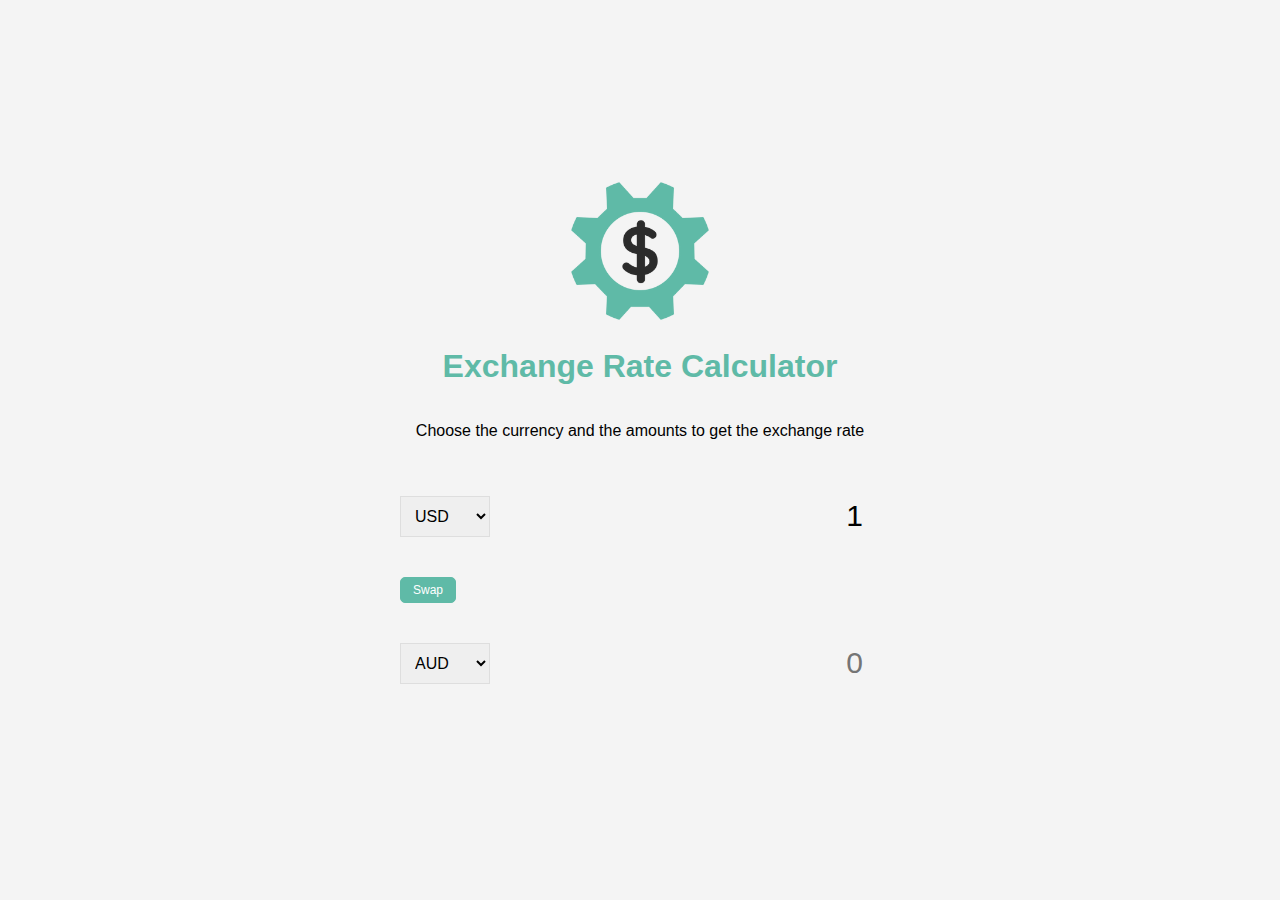
==== Exchange rate calculator/index.html @ fb67746d "Renamed Form Validator folder. Added the exchange rate calculator project to remote repo" ====
<!DOCTYPE html>

 <html>
    <head>
        <meta charset="utf-8">
        <meta http-equiv="X-UA-Compatible" content="IE=edge">
        <title>Exchange Rate Calculator</title>
        <meta name="description" content="">
        <meta name="viewport" content="width=device-width, initial-scale=1">
        <link rel="stylesheet" href="style.css">
    </head>
    <body>
      
        <img class="money-img" alt="" src="img/money.png">
        <h1>Exchange Rate Calculator</h1>
        <p>Choose the currency and the amounts to get the exchange rate</p>

        <div class="container">
            <div class="currency">
                <select id="currency-one">
                    <option value="AED">AED</option>
                    <option value="ARS">ARS</option>
                    <option value="AUD">AUD</option>
                    <option value="BGN">BGN</option>
                    <option value="BRL">BRL</option>
                    <option value="BSD">BSD</option>
                    <option value="CAD">CAD</option>
                    <option value="CHF">CHF</option>
                    <option value="CLP">CLP</option>
                    <option value="CNY">CNY</option>
                    <option value="COP">COP</option>
                    <option value="CZK">CZK</option>
                    <option value="DKK">DKK</option>
                    <option value="DOP">DOP</option>
                    <option value="EGP">EGP</option>
                    <option value="EUR">EUR</option>
                    <option value="FJD">FJD</option>
                    <option value="GBP">GBP</option>
                    <option value="GTQ">GTQ</option>
                    <option value="HKD">HKD</option>
                    <option value="HRK">HRK</option>
                    <option value="HUF">HUF</option>
                    <option value="IDR">IDR</option>
                    <option value="ILS">ILS</option>
                    <option value="INR">INR</option>
                    <option value="ISK">ISK</option>
                    <option value="JPY">JPY</option>
                    <option value="KRW">KRW</option>
                    <option value="KZT">KZT</option>
                    <option value="MXN">MXN</option>
                    <option value="MYR">MYR</option>
                    <option value="NOK">NOK</option>
                    <option value="NZD">NZD</option>
                    <option value="PAB">PAB</option>
                    <option value="PEN">PEN</option>
                    <option value="PHP">PHP</option>
                    <option value="PKR">PKR</option>
                    <option value="PLN">PLN</option>
                    <option value="PYG">PYG</option>
                    <option value="RON">RON</option>
                    <option value="RUB">RUB</option>
                    <option value="SAR">SAR</option>
                    <option value="SEK">SEK</option>
                    <option value="SGD">SGD</option>
                    <option value="THB">THB</option>
                    <option value="TRY">TRY</option>
                    <option value="TWD">TWD</option>
                    <option value="UAH">UAH</option>
                    <option value="USD" selected>USD</option>
                    <option value="UYU">UYU</option>
                    <option value="VND">VND</option>
                    <option value="ZAR">ZAR</option>
                </select>
                <input type="number" id="amount-one" placeholder="0" value="1">
            </div>
        

            <div class="swap-rate-container">
                <button class="btn" id="swap">
                    Swap
                </button>
                <div class="rate" id="rate"></div>
            </div>

            <div class="currency">
             <select id="currency-two">
                <option value="AED">AED</option>
                <option value="ARS">ARS</option>
                <option value="AUD" selected>AUD</option>
                <option value="BGN">BGN</option>
                <option value="BRL">BRL</option>
                <option value="BSD">BSD</option>
                <option value="CAD">CAD</option>
                <option value="CHF">CHF</option>
                <option value="CLP">CLP</option>
                <option value="CNY">CNY</option>
                <option value="COP">COP</option>
                <option value="CZK">CZK</option>
                <option value="DKK">DKK</option>
                <option value="DOP">DOP</option>
                <option value="EGP">EGP</option>
                <option value="EUR">EUR</option>
                <option value="FJD">FJD</option>
                <option value="GBP">GBP</option>
                <option value="GTQ">GTQ</option>
                <option value="HKD">HKD</option>
                <option value="HRK">HRK</option>
                <option value="HUF">HUF</option>
                <option value="IDR">IDR</option>
                <option value="ILS">ILS</option>
                <option value="INR">INR</option>
                <option value="ISK">ISK</option>
                <option value="JPY">JPY</option>
                <option value="KRW">KRW</option>
                <option value="KZT">KZT</option>
                <option value="MXN">MXN</option>
                <option value="MYR">MYR</option>
                <option value="NOK">NOK</option>
                <option value="NZD">NZD</option>
                <option value="PAB">PAB</option>
                <option value="PEN">PEN</option>
                <option value="PHP">PHP</option>
                <option value="PKR">PKR</option>
                <option value="PLN">PLN</option>
                <option value="PYG">PYG</option>
                <option value="RON">RON</option>
                <option value="RUB">RUB</option>
                <option value="SAR">SAR</option>
                <option value="SEK">SEK</option>
                <option value="SGD">SGD</option>
                <option value="THB">THB</option>
                <option value="TRY">TRY</option>
                <option value="TWD">TWD</option>
                <option value="UAH">UAH</option>
                <option value="USD">USD</option>
                <option value="UYU">UYU</option>
                <option value="VND">VND</option>
                <option value="ZAR">ZAR</option>
                </select>
                <input type="number" id="amount-two" placeholder="0">
             </div>
        </div>
        
        <script src="script.js" async defer></script>
    </body>
</html>
---- Exchange rate calculator/style.css ----
:root {
    --primary--color: #5fbaa7;
}

* {
    box-sizing: border-box;
}

body {
    background-color: #f4f4f4;
    font-family: Arial, Helvetica, sans-serif;
    display: flex;
    flex-direction: column;
    align-items: center;
    justify-content: center;
    height: 100vh;
    margin: 0;
    padding: 20px;
}

h1 {
    color: var(--primary--color);
}

p {
    text-align: center;
}

.btn {
    color: #fff;
    background: var(--primary--color);
    cursor: pointer;
    border-radius: 5px;
    font-size: 12px;
    padding: 5px 12px;
    border: 1px solid var(--primary--color);
}

.money-img {
    width: 150px;
}

.currency {
    padding: 40px 0;
    display: flex;
    align-items: center;
    justify-content: space-between;
}

.currency select {
    padding: 10px 20px 10px 10px;
    border: 1px solid #dedede;
    font-size: 16px;
}

.currency input {
    border: 0;
    background: transparent;
    font-size: 30px;
    text-align: right;
}

.swap-rate-container {
    display: flex;
    align-items: center;
    justify-content: space-between;
}

.rate {
    color: var(--primary--color);
    font-size: 14px;
    padding: 0 10px;
}

select:focus, input:focus, button:focus {
    outline: 0;
}

@media(max-width: 600px){
.currency input {
    width: 200px;
}
}
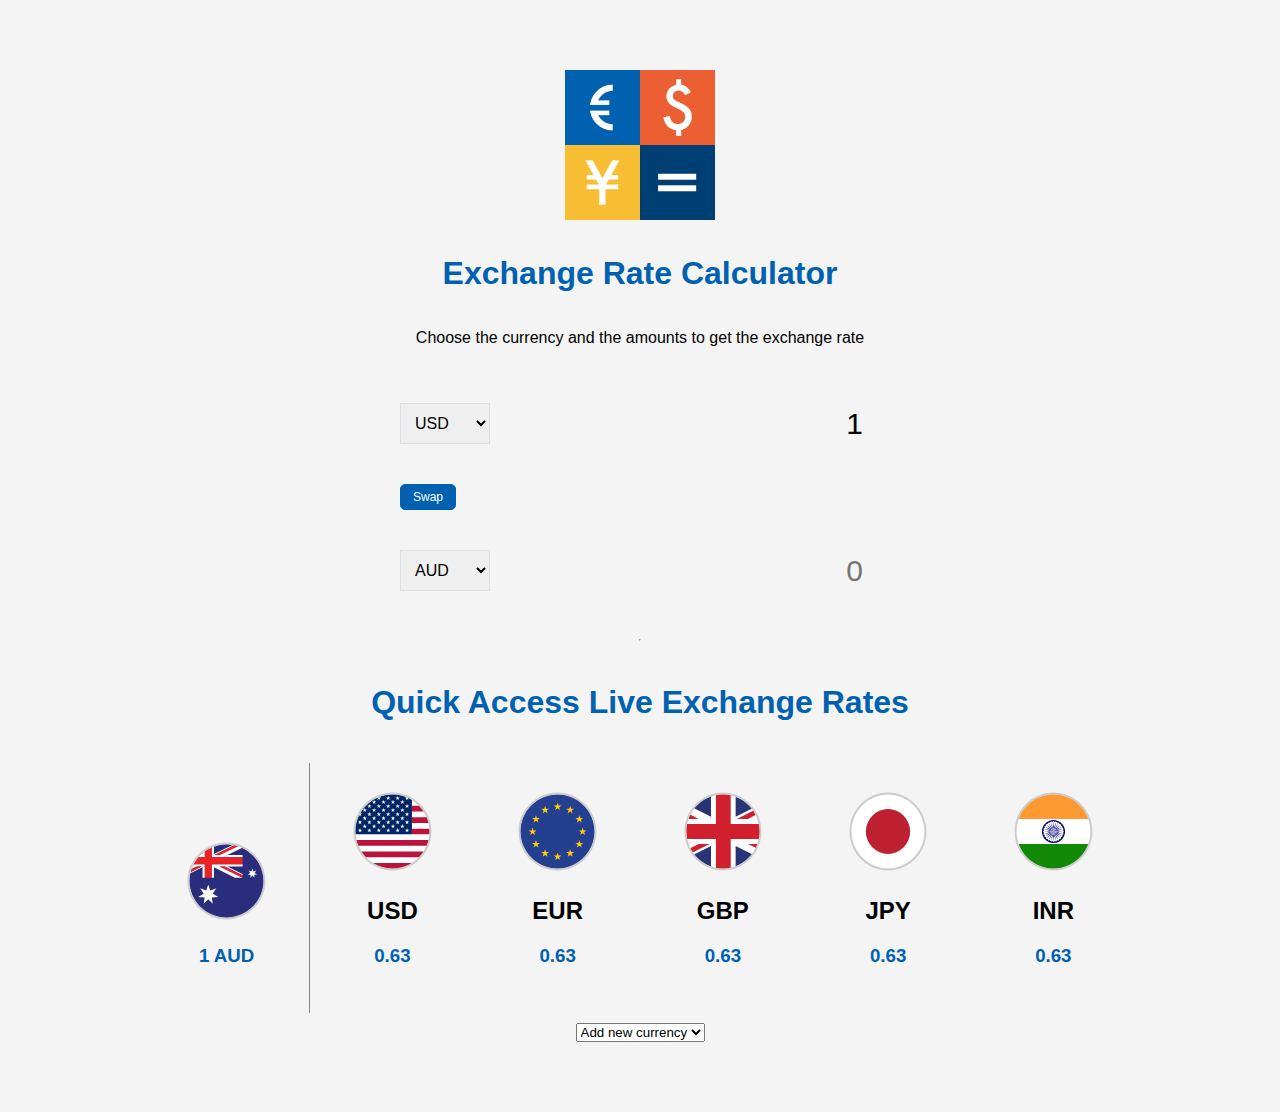
==== commit 543f5724: "Added extra ROW functionality. Tweaked colors/images" ====
--- a/Exchange rate calculator/index.html
+++ b/Exchange rate calculator/index.html
@@ -1,89 +1,93 @@
 <!DOCTYPE html>
 
- <html>
-    <head>
-        <meta charset="utf-8">
-        <meta http-equiv="X-UA-Compatible" content="IE=edge">
-        <title>Exchange Rate Calculator</title>
-        <meta name="description" content="">
-        <meta name="viewport" content="width=device-width, initial-scale=1">
-        <link rel="stylesheet" href="style.css">
-    </head>
-    <body>
-      
-        <img class="money-img" alt="" src="img/money.png">
-        <h1>Exchange Rate Calculator</h1>
-        <p>Choose the currency and the amounts to get the exchange rate</p>
-
-        <div class="container">
-            <div class="currency">
-                <select id="currency-one">
-                    <option value="AED">AED</option>
-                    <option value="ARS">ARS</option>
-                    <option value="AUD">AUD</option>
-                    <option value="BGN">BGN</option>
-                    <option value="BRL">BRL</option>
-                    <option value="BSD">BSD</option>
-                    <option value="CAD">CAD</option>
-                    <option value="CHF">CHF</option>
-                    <option value="CLP">CLP</option>
-                    <option value="CNY">CNY</option>
-                    <option value="COP">COP</option>
-                    <option value="CZK">CZK</option>
-                    <option value="DKK">DKK</option>
-                    <option value="DOP">DOP</option>
-                    <option value="EGP">EGP</option>
-                    <option value="EUR">EUR</option>
-                    <option value="FJD">FJD</option>
-                    <option value="GBP">GBP</option>
-                    <option value="GTQ">GTQ</option>
-                    <option value="HKD">HKD</option>
-                    <option value="HRK">HRK</option>
-                    <option value="HUF">HUF</option>
-                    <option value="IDR">IDR</option>
-                    <option value="ILS">ILS</option>
-                    <option value="INR">INR</option>
-                    <option value="ISK">ISK</option>
-                    <option value="JPY">JPY</option>
-                    <option value="KRW">KRW</option>
-                    <option value="KZT">KZT</option>
-                    <option value="MXN">MXN</option>
-                    <option value="MYR">MYR</option>
-                    <option value="NOK">NOK</option>
-                    <option value="NZD">NZD</option>
-                    <option value="PAB">PAB</option>
-                    <option value="PEN">PEN</option>
-                    <option value="PHP">PHP</option>
-                    <option value="PKR">PKR</option>
-                    <option value="PLN">PLN</option>
-                    <option value="PYG">PYG</option>
-                    <option value="RON">RON</option>
-                    <option value="RUB">RUB</option>
-                    <option value="SAR">SAR</option>
-                    <option value="SEK">SEK</option>
-                    <option value="SGD">SGD</option>
-                    <option value="THB">THB</option>
-                    <option value="TRY">TRY</option>
-                    <option value="TWD">TWD</option>
-                    <option value="UAH">UAH</option>
-                    <option value="USD" selected>USD</option>
-                    <option value="UYU">UYU</option>
-                    <option value="VND">VND</option>
-                    <option value="ZAR">ZAR</option>
-                </select>
-                <input type="number" id="amount-one" placeholder="0" value="1">
-            </div>
-        
-
-            <div class="swap-rate-container">
-                <button class="btn" id="swap">
-                    Swap
-                </button>
-                <div class="rate" id="rate"></div>
-            </div>
-
-            <div class="currency">
-             <select id="currency-two">
+<html>
+
+<head>
+    <meta charset="utf-8">
+    <meta http-equiv="X-UA-Compatible" content="IE=edge">
+    <title>Exchange Rate Calculator</title>
+    <meta name="description" content="">
+    <meta name="viewport" content="width=device-width, initial-scale=1">
+    <link rel="stylesheet" href="style.css">
+</head>
+
+<body>
+
+    <img class="money-img" alt="money image" src="img/money.jpg">
+    <h1>Exchange Rate Calculator</h1>
+    <p>Choose the currency and the amounts to get the exchange rate</p>
+
+    <div class="container">
+        <div class="currency">
+            <select id="currency-one">
+                <option value="AED">AED</option>
+                <option value="ARS">ARS</option>
+                <option value="AUD">AUD</option>
+                <option value="BGN">BGN</option>
+                <option value="BRL">BRL</option>
+                <option value="BSD">BSD</option>
+                <option value="CAD">CAD</option>
+                <option value="CHF">CHF</option>
+                <option value="CLP">CLP</option>
+                <option value="CNY">CNY</option>
+                <option value="COP">COP</option>
+                <option value="CZK">CZK</option>
+                <option value="DKK">DKK</option>
+                <option value="DOP">DOP</option>
+                <option value="EGP">EGP</option>
+                <option value="EUR">EUR</option>
+                <option value="FJD">FJD</option>
+                <option value="GBP">GBP</option>
+                <option value="GTQ">GTQ</option>
+                <option value="HKD">HKD</option>
+                <option value="HRK">HRK</option>
+                <option value="HUF">HUF</option>
+                <option value="IDR">IDR</option>
+                <option value="ILS">ILS</option>
+                <option value="INR">INR</option>
+                <option value="ISK">ISK</option>
+                <option value="JPY">JPY</option>
+                <option value="KRW">KRW</option>
+                <option value="KZT">KZT</option>
+                <option value="MXN">MXN</option>
+                <option value="MYR">MYR</option>
+                <option value="NOK">NOK</option>
+                <option value="NZD">NZD</option>
+                <option value="PAB">PAB</option>
+                <option value="PEN">PEN</option>
+                <option value="PHP">PHP</option>
+                <option value="PKR">PKR</option>
+                <option value="PLN">PLN</option>
+                <option value="PYG">PYG</option>
+                <option value="RON">RON</option>
+                <option value="RUB">RUB</option>
+                <option value="SAR">SAR</option>
+                <option value="SEK">SEK</option>
+                <option value="SGD">SGD</option>
+                <option value="THB">THB</option>
+                <option value="TRY">TRY</option>
+                <option value="TWD">TWD</option>
+                <option value="UAH">UAH</option>
+                <option value="USD" selected>USD</option>
+                <option value="UYU">UYU</option>
+                <option value="VND">VND</option>
+                <option value="ZAR">ZAR</option>
+            </select>
+            <input type="number" id="amount-one" placeholder="0" value="1">
+
+        </div>
+
+
+        <div class="swap-rate-container">
+            <button class="btn" id="swap">
+                Swap
+            </button>
+            <div class="rate" id="rate"></div>
+        </div>
+
+        <div class="currency">
+
+            <select id="currency-two">
                 <option value="AED">AED</option>
                 <option value="ARS">ARS</option>
                 <option value="AUD" selected>AUD</option>
@@ -136,11 +140,73 @@
                 <option value="UYU">UYU</option>
                 <option value="VND">VND</option>
                 <option value="ZAR">ZAR</option>
-                </select>
-                <input type="number" id="amount-two" placeholder="0">
-             </div>
-        </div>
-        
-        <script src="script.js" async defer></script>
-    </body>
+            </select>
+            <input type="number" id="amount-two" placeholder="0">
+        </div>
+    </div>
+
+    <hr>
+
+    <h1>Quick Access Live Exchange Rates</h1>
+
+    <div class="live-rates-container" id="live-rates-container">
+
+        <div id="add-to">
+            <div id="first-row">
+                <div class="live-rates-row">
+                    <div class="live-rate main">
+                        <img class="flag" src="img/aud.svg" alt="flag">
+                        <h3 class="main-x-rate" value="AUD">1 AUD</h3>
+
+                    </div>
+                    <div class="border-right"></div>
+                    <div class="live-rate">
+                        <img class="flag" src="img/usd.svg" alt="flag">
+                        <h2 value="USD">USD</h2>
+                        <h3 class="live-x-rate">0.63</h3>
+                    </div>
+                    <div class="live-rate">
+                        <img class="flag" src="img/eur.svg" alt="flag">
+                        <h2 value="EUR">EUR</h2>
+                        <h3 class="live-x-rate">0.63</h3>
+                    </div>
+                    <div class="live-rate">
+                        <img class="flag" src="img/gbp.svg" alt="flag">
+                        <h2 value="GBP">GBP</h2>
+                        <h3 class="live-x-rate">0.63</h3>
+                    </div>
+                    <div class="live-rate">
+                        <img class="flag" src="img/jpy.svg" alt="flag">
+                        <h2 value="JPY">JPY</h2>
+                        <h3 class="live-x-rate">0.63</h3>
+                    </div>
+                    <div class="live-rate">
+                        <img class="flag" src="img/inr.svg" alt="flag">
+                        <h2 value="INR">INR</h2>
+                        <h3 class="live-x-rate">0.63</h3>
+                    </div>
+
+                </div>
+            </div>
+
+        </div>
+
+        <select class="add-new-currency" id="add-new-btn">
+            <option selected disabled>Add new currency</option>
+            <option value="AUD">AUD</option>
+            <option value="CAD">CAD</option>
+            <option value="CNY">CNY</option>
+            <option value="EUR">EUR</option>
+            <option value="GBP">GBP</option>
+            <option value="INR">INR</option>
+            <option value="JPY">JPY</option>
+            <option value="MXN">MXN</option>
+            <option value="USD">USD</option>
+        </select>
+
+    </div>
+
+    <script src="script.js" async defer></script>
+</body>
+
 </html>--- a/Exchange rate calculator/style.css
+++ b/Exchange rate calculator/style.css
@@ -1,5 +1,6 @@
 :root {
-    --primary--color: #5fbaa7;
+    --primary--color: #0061b0;
+    --delete--color: #d9534f;
 }
 
 * {
@@ -13,13 +14,13 @@
     flex-direction: column;
     align-items: center;
     justify-content: center;
-    height: 100vh;
-    margin: 0;
+    margin: 50px 0;
     padding: 20px;
 }
 
 h1 {
     color: var(--primary--color);
+    margin-top: 35px;
 }
 
 p {
@@ -82,4 +83,72 @@
 }
 }
 
+.live-rates-container {
+    
+    width: 80%; 
+    text-align: center;
+}
 
+.live-rates-row {
+    display: flex;
+    width: 100%;
+    align-items: center;
+    justify-content: space-around;
+    text-align: center;  
+    margin-top: 20px;
+    margin-bottom: -50px;
+}
+
+#first-row {
+  margin-bottom: -90px;
+}
+
+.main {
+    padding-top: 50px;
+}
+
+.main img {
+    width: 50%;
+}
+
+.border-right {
+    width: 1px;
+    height: 250px;
+    background-color: grey;
+}
+
+h3 {
+    color: var(--primary--color);
+}
+
+.main-x-rate {
+    color: var(--primary--color);
+}
+
+img {
+    width: 50%;
+}
+
+
+/* add new currency rows */
+
+.btn.delete-btn {
+ background-color: var(--delete--color);
+ border: 1px solid var(--delete--color);
+}
+
+.add-new-currency {
+    margin-top: 100px;
+}
+
+.img-invisible img.hidden {
+visibility: hidden;
+}
+
+.live-rate h2.hidden {
+    display: none;
+}
+
+.img-invisible .live-rate.main {
+    padding-top: 72px;
+}